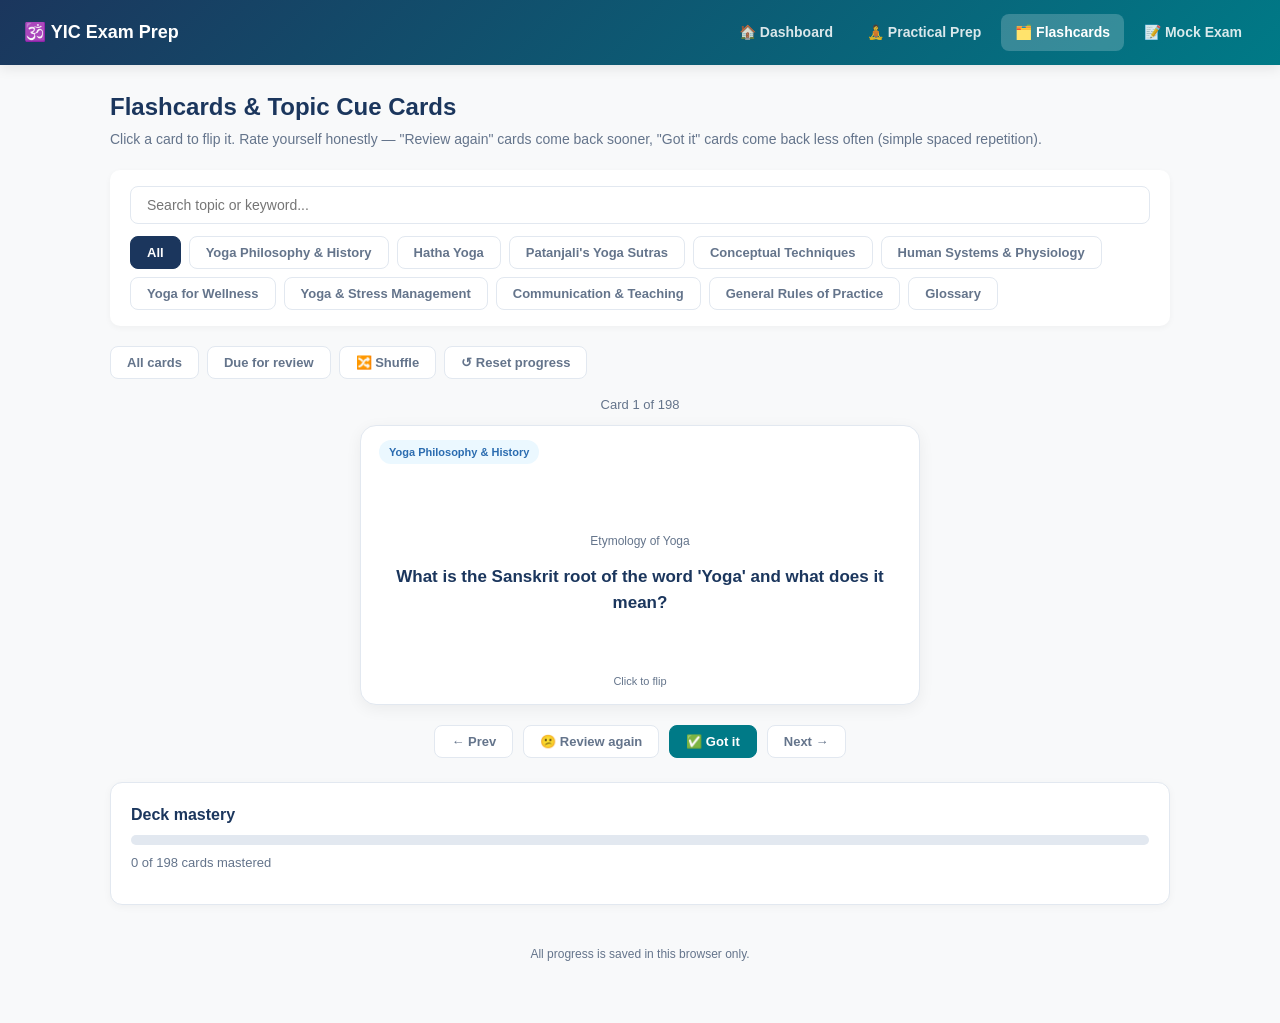
==== flashcards.html @ b08ba1f1 "Initial publish: Yoga Teacher Exam Prep site Mock exam generator, flashcards (incl. glossary), and p" ====
<!DOCTYPE html>
<html lang="en">
<head>
<meta charset="UTF-8">
<meta name="viewport" content="width=device-width, initial-scale=1.0">
<title>Flashcards — Topic Prep Cards</title>
<link rel="stylesheet" href="css/style.css">
</head>
<body>
<div id="topnav-container"></div>

<div class="page">
  <div class="page-header">
    <h1>Flashcards &amp; Topic Cue Cards</h1>
    <p>Click a card to flip it. Rate yourself honestly — "Review again" cards come back sooner, "Got it" cards come back less often (simple spaced repetition).</p>
  </div>

  <div class="controls">
    <input type="text" class="search-box" id="searchBox" placeholder="Search topic or keyword...">
    <div class="filter-btns" id="categoryFilters"></div>
  </div>

  <div class="btn-row" style="margin-bottom:16px;">
    <button class="btn" id="modeAll">All cards</button>
    <button class="btn" id="modeDue">Due for review</button>
    <button class="btn" id="shuffleBtn">🔀 Shuffle</button>
    <button class="btn" id="resetProgressBtn">↺ Reset progress</button>
  </div>

  <div class="deck-counter" id="deckCounter"></div>

  <div class="flashcard-stage">
    <div class="flashcard" id="flashcard">
      <span class="cat-badge fc-category" id="fcCategory"></span>
      <div class="fc-topic" id="fcTopic"></div>
      <div class="fc-content" id="fcContent"></div>
      <div class="fc-hint">Click to flip</div>
    </div>
  </div>

  <div class="flashcard-nav">
    <button class="btn" id="prevBtn">← Prev</button>
    <button class="btn ghost" id="dontKnowBtn">😕 Review again</button>
    <button class="btn accent" id="knowBtn">✅ Got it</button>
    <button class="btn" id="nextBtn">Next →</button>
  </div>

  <div class="grid" style="margin-top:24px;">
    <div class="card">
      <h3>Deck mastery</h3>
      <div class="progress-bar-track"><div class="progress-bar-fill" id="masteryBar" style="width:0%"></div></div>
      <p id="masteryLabel" style="margin-top:8px;">0 of 0 cards mastered</p>
    </div>
  </div>
</div>

<footer class="site-footer">All progress is saved in this browser only.</footer>

<script src="js/app.js"></script>
<script src="js/flashcards.js"></script>
</body>
</html>
---- css/style.css ----
:root {
  --primary: #1B365D;
  --primary-light: #2A4D80;
  --accent: #007A87;
  --accent-light: #E0F2F1;
  --bg: #F8F9FA;
  --card-bg: #FFFFFF;
  --text: #2D3748;
  --text-muted: #64748B;
  --border: #E2E8F0;
  --good: #2F855A;
  --bad: #C53030;
  --warn: #B7791F;
}

* { box-sizing: border-box; margin: 0; padding: 0; }

body {
  font-family: -apple-system, BlinkMacSystemFont, "Segoe UI", Roboto, "Helvetica Neue", Arial, sans-serif;
  background-color: var(--bg);
  color: var(--text);
  line-height: 1.5;
  padding-bottom: 60px;
}

a { color: var(--accent); text-decoration: none; }
a:hover { text-decoration: underline; }

/* ---------- Top Nav ---------- */
.topnav {
  background: linear-gradient(135deg, var(--primary), var(--accent));
  color: #fff;
  padding: 14px 24px;
  display: flex;
  align-items: center;
  justify-content: space-between;
  flex-wrap: wrap;
  gap: 12px;
  box-shadow: 0 4px 12px rgba(0,0,0,0.08);
  margin-bottom: 24px;
}
.topnav .brand {
  font-weight: 700;
  font-size: 18px;
  display: flex;
  align-items: center;
  gap: 8px;
}
.topnav nav {
  display: flex;
  gap: 6px;
  flex-wrap: wrap;
}
.topnav nav a {
  color: #fff;
  opacity: 0.85;
  padding: 8px 14px;
  border-radius: 8px;
  font-size: 14px;
  font-weight: 600;
}
.topnav nav a:hover { opacity: 1; text-decoration: none; background: rgba(255,255,255,0.12); }
.topnav nav a.active { opacity: 1; background: rgba(255,255,255,0.2); }

.page {
  max-width: 1100px;
  margin: 0 auto;
  padding: 0 20px;
}

.page-header {
  margin-bottom: 20px;
}
.page-header h1 { font-size: 24px; color: var(--primary); margin-bottom: 4px; }
.page-header p { color: var(--text-muted); font-size: 14px; }

/* ---------- Cards / grid ---------- */
.grid {
  display: grid;
  grid-template-columns: repeat(auto-fit, minmax(240px, 1fr));
  gap: 16px;
  margin-bottom: 24px;
}
.card {
  background: var(--card-bg);
  border: 1px solid var(--border);
  border-radius: 12px;
  padding: 20px;
  box-shadow: 0 2px 8px rgba(0,0,0,0.04);
}
.card h3 { color: var(--primary); font-size: 16px; margin-bottom: 8px; }
.card p { color: var(--text-muted); font-size: 13px; margin-bottom: 12px; }
.card .stat { font-size: 28px; font-weight: 700; color: var(--accent); }
.card .stat-label { font-size: 12px; color: var(--text-muted); }

.dash-link-card {
  display: block;
  text-decoration: none;
  transition: transform 0.15s, box-shadow 0.15s;
}
.dash-link-card:hover {
  transform: translateY(-2px);
  box-shadow: 0 6px 16px rgba(0,0,0,0.08);
  text-decoration: none;
}
.dash-link-card .icon { font-size: 28px; margin-bottom: 8px; display: block; }

/* ---------- Buttons ---------- */
.btn {
  display: inline-flex;
  align-items: center;
  gap: 6px;
  padding: 8px 16px;
  border-radius: 8px;
  font-size: 13px;
  font-weight: 600;
  cursor: pointer;
  border: 1px solid var(--border);
  background: #fff;
  color: var(--text-muted);
  transition: all 0.15s;
}
.btn:hover { background: var(--primary); color: #fff; border-color: var(--primary); }
.btn.active, .btn.primary { background: var(--primary); color: #fff; border-color: var(--primary); }
.btn.accent { background: var(--accent); color: #fff; border-color: var(--accent); }
.btn.accent:hover { background: #005f6a; }
.btn.ghost:hover { background: var(--accent-light); color: var(--accent); border-color: var(--accent); }
.btn:disabled { opacity: 0.4; cursor: not-allowed; }
.btn:disabled:hover { background: #fff; color: var(--text-muted); border-color: var(--border); }

.btn-row { display: flex; flex-wrap: wrap; gap: 8px; align-items: center; }

/* ---------- Controls bar ---------- */
.controls {
  display: flex;
  flex-wrap: wrap;
  gap: 12px;
  align-items: center;
  justify-content: space-between;
  margin-bottom: 20px;
  background: white;
  padding: 16px 20px;
  border-radius: 10px;
  box-shadow: 0 2px 6px rgba(0,0,0,0.04);
}
.search-box {
  flex: 1;
  min-width: 220px;
  padding: 10px 16px;
  border: 1px solid var(--border);
  border-radius: 8px;
  font-size: 14px;
  outline: none;
}
.search-box:focus { border-color: var(--accent); }
.filter-btns { display: flex; flex-wrap: wrap; gap: 8px; }

/* ---------- Tabs ---------- */
.tabs {
  display: flex;
  gap: 4px;
  margin-bottom: 20px;
  border-bottom: 2px solid var(--border);
}
.tab-btn {
  padding: 10px 20px;
  font-size: 14px;
  font-weight: 600;
  color: var(--text-muted);
  cursor: pointer;
  border-bottom: 3px solid transparent;
  background: none;
  border-top: none; border-left: none; border-right: none;
}
.tab-btn.active { color: var(--primary); border-bottom-color: var(--accent); }
.tab-panel { display: none; }
.tab-panel.active { display: block; }

/* ---------- Practice item cards ---------- */
.practice-card {
  background: var(--card-bg);
  border: 1px solid var(--border);
  border-radius: 12px;
  margin-bottom: 14px;
  overflow: hidden;
  box-shadow: 0 2px 6px rgba(0,0,0,0.03);
}
.practice-card-head {
  display: flex;
  align-items: center;
  justify-content: space-between;
  gap: 12px;
  padding: 14px 18px;
  cursor: pointer;
  flex-wrap: wrap;
}
.practice-card-head:hover { background: #F7FAFC; }
.practice-title { display: flex; align-items: center; gap: 10px; flex-wrap: wrap; }
.practice-title .name { font-weight: 700; color: var(--primary); font-size: 15px; }
.practice-title .eng { color: var(--text-muted); font-size: 13px; font-style: italic; }
.cat-badge {
  display: inline-block;
  padding: 4px 10px;
  border-radius: 12px;
  background: #EBF8FF;
  color: #2B6CB0;
  font-weight: 600;
  font-size: 11px;
  white-space: nowrap;
}
.practice-card-body {
  display: none;
  padding: 0 18px 18px 18px;
  border-top: 1px solid var(--border);
}
.practice-card-body.open { display: block; padding-top: 14px; }
.practice-card-body h4 { font-size: 12px; text-transform: uppercase; letter-spacing: 0.04em; color: var(--text-muted); margin: 12px 0 6px; }
.practice-card-body h4:first-child { margin-top: 0; }
.practice-card-body ol, .practice-card-body ul { padding-left: 20px; font-size: 13px; }
.practice-card-body li { margin-bottom: 3px; }
.pose-cue { background: var(--accent-light); border-radius: 8px; padding: 10px 14px; font-size: 13px; margin-bottom: 10px; }
.limitation-text { color: var(--bad); }
.benefit-text { color: var(--good); }
.breath-pill {
  display: inline-block;
  padding: 4px 10px;
  border-radius: 12px;
  font-size: 12px;
  background: #FFF5E0;
  color: var(--warn);
}

.practiced-check {
  display: flex;
  align-items: center;
  gap: 6px;
  font-size: 12px;
  font-weight: 600;
  color: var(--text-muted);
  user-select: none;
}
.practiced-check input { width: 16px; height: 16px; accent-color: var(--accent); cursor: pointer; }

/* ---------- Progress ---------- */
.progress-bar-track {
  width: 100%;
  height: 10px;
  background: var(--border);
  border-radius: 6px;
  overflow: hidden;
  margin: 6px 0;
}
.progress-bar-fill {
  height: 100%;
  background: linear-gradient(90deg, var(--accent), var(--primary));
  border-radius: 6px;
  transition: width 0.3s;
}

/* ---------- Flashcards ---------- */
.flashcard-stage {
  max-width: 560px;
  margin: 0 auto 20px;
}
.flashcard {
  background: var(--card-bg);
  border: 1px solid var(--border);
  border-radius: 16px;
  min-height: 280px;
  padding: 32px;
  display: flex;
  flex-direction: column;
  justify-content: center;
  align-items: center;
  text-align: center;
  cursor: pointer;
  box-shadow: 0 4px 16px rgba(0,0,0,0.06);
  position: relative;
}
.flashcard .fc-category { position: absolute; top: 14px; left: 18px; }
.flashcard .fc-topic { font-size: 12px; color: var(--text-muted); margin-bottom: 14px; margin-top: 18px; }
.flashcard .fc-content { font-size: 17px; font-weight: 600; color: var(--primary); }
.flashcard.flipped .fc-content { font-size: 15px; font-weight: 400; color: var(--text); white-space: pre-line; text-align: left; }
.flashcard .fc-hint { position: absolute; bottom: 14px; font-size: 11px; color: var(--text-muted); }

.flashcard-nav {
  display: flex;
  justify-content: center;
  gap: 10px;
  margin-top: 16px;
  flex-wrap: wrap;
}

.deck-counter { text-align: center; color: var(--text-muted); font-size: 13px; margin-bottom: 10px; }

/* ---------- Mock exam ---------- */
.exam-setup-form { display: flex; flex-direction: column; gap: 16px; max-width: 520px; }
.exam-setup-form label { font-weight: 600; font-size: 13px; color: var(--primary); display: block; margin-bottom: 6px; }
.exam-setup-form select, .exam-setup-form input[type=number] {
  padding: 8px 12px; border-radius: 8px; border: 1px solid var(--border); font-size: 14px; width: 100%;
}
.topic-checklist { display: grid; grid-template-columns: repeat(auto-fit, minmax(180px,1fr)); gap: 8px; }
.topic-checklist label { display: flex; align-items: center; gap: 8px; font-weight: 500; color: var(--text); }

.exam-question-card {
  background: var(--card-bg);
  border: 1px solid var(--border);
  border-radius: 12px;
  padding: 24px;
  margin-bottom: 18px;
}
.exam-question-card .q-meta { font-size: 11px; color: var(--text-muted); margin-bottom: 10px; text-transform: uppercase; letter-spacing: 0.03em; }
.exam-question-card .q-text { font-size: 16px; font-weight: 600; margin-bottom: 16px; color: var(--text); }
.option-row {
  display: flex;
  align-items: flex-start;
  gap: 10px;
  padding: 10px 14px;
  border: 1px solid var(--border);
  border-radius: 8px;
  margin-bottom: 8px;
  cursor: pointer;
  font-size: 14px;
}
.option-row:hover { background: #F7FAFC; }
.option-row.selected { border-color: var(--accent); background: var(--accent-light); }
.option-row.correct { border-color: var(--good); background: #F0FFF4; }
.option-row.incorrect { border-color: var(--bad); background: #FFF5F5; }
.option-row input { margin-top: 2px; }

.exam-timer {
  font-variant-numeric: tabular-nums;
  font-weight: 700;
  font-size: 15px;
  padding: 6px 14px;
  border-radius: 8px;
  background: rgba(255,255,255,0.15);
}
.exam-timer.low { background: #C53030; color: #fff; }

.exam-nav-grid {
  display: grid;
  grid-template-columns: repeat(auto-fill, minmax(36px, 1fr));
  gap: 6px;
  margin-bottom: 20px;
}
.exam-nav-dot {
  width: 36px; height: 36px;
  border-radius: 8px;
  border: 1px solid var(--border);
  background: #fff;
  font-size: 12px;
  font-weight: 700;
  cursor: pointer;
  color: var(--text-muted);
}
.exam-nav-dot.current { border-color: var(--primary); box-shadow: 0 0 0 2px var(--primary); }
.exam-nav-dot.answered { background: var(--accent-light); color: var(--accent); border-color: var(--accent); }
.exam-nav-dot.flagged::after { content: "⚑"; color: var(--warn); margin-left: 2px; }

.score-ring-wrap { display: flex; align-items: center; gap: 24px; flex-wrap: wrap; margin-bottom: 20px; }
.score-big { font-size: 48px; font-weight: 800; color: var(--primary); }
.score-sub { color: var(--text-muted); font-size: 14px; }

.topic-breakdown-row { display: flex; align-items: center; gap: 12px; margin-bottom: 10px; }
.topic-breakdown-row .label { width: 220px; font-size: 13px; font-weight: 600; flex-shrink: 0; }
.topic-breakdown-row .progress-bar-track { flex: 1; }
.topic-breakdown-row .pct { width: 48px; text-align: right; font-size: 13px; color: var(--text-muted); }

.explain-box {
  margin-top: 12px;
  padding: 12px 14px;
  background: #F7FAFC;
  border-radius: 8px;
  font-size: 13px;
  color: var(--text-muted);
  border-left: 3px solid var(--accent);
}

.history-table { width: 100%; border-collapse: collapse; font-size: 13px; }
.history-table th, .history-table td { padding: 10px; border-bottom: 1px solid var(--border); text-align: left; }

.empty-state { text-align: center; padding: 40px 20px; color: var(--text-muted); }

footer.site-footer { text-align: center; color: var(--text-muted); font-size: 12px; margin-top: 40px; }

@media print {
  .topnav, .controls, .btn-row, .practiced-check, .exam-nav-grid { display: none !important; }
  .practice-card-body { display: block !important; }
}
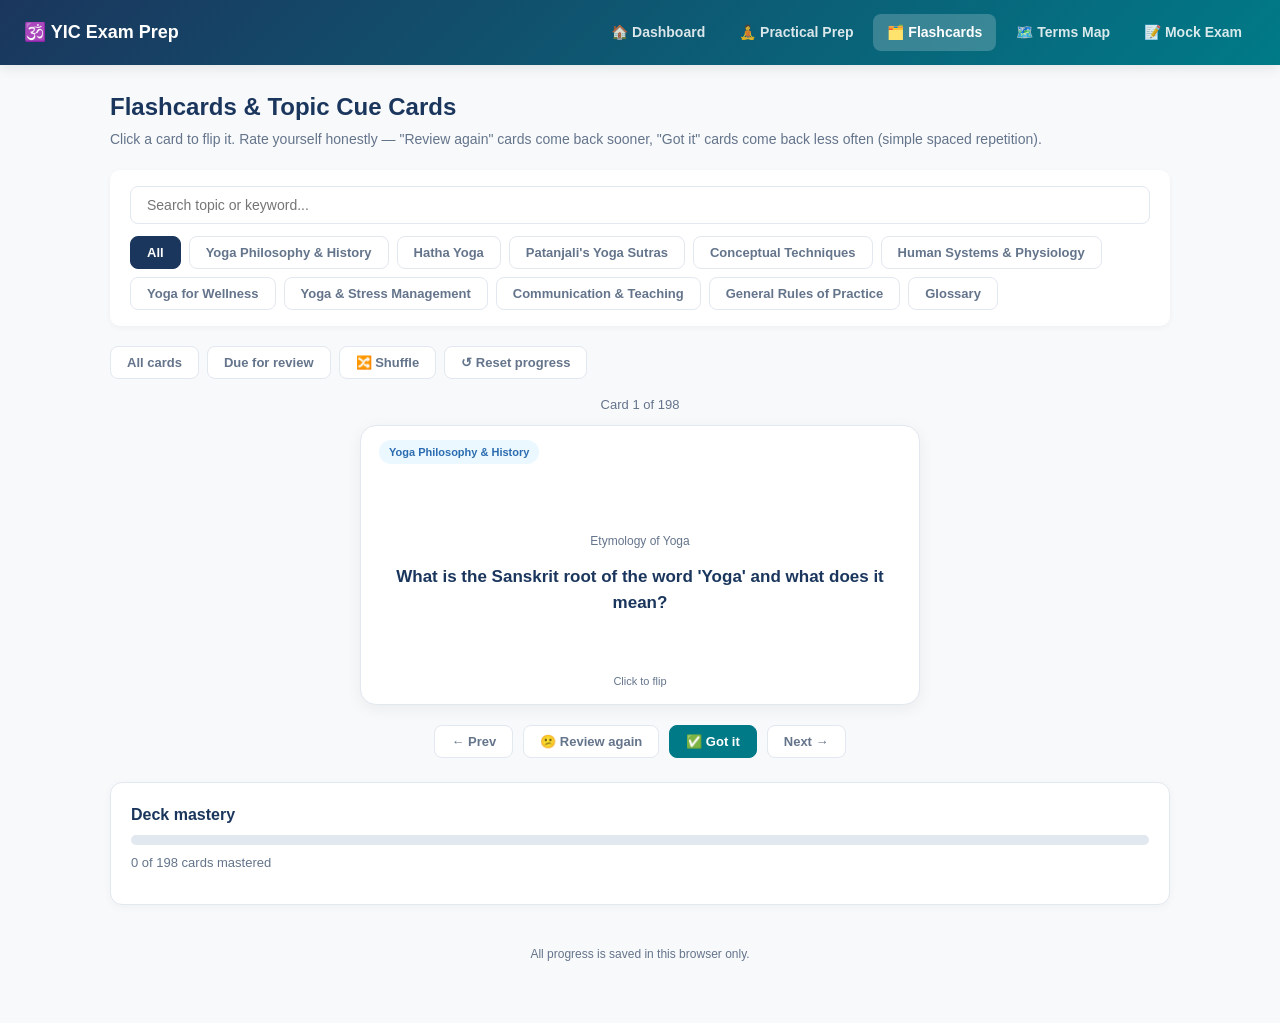
==== commit 37976490: "Cache-bust scripts and data so updates show immediately Co-authored-by: Copilot <223556219+Copilot@u" ====
--- a/flashcards.html
+++ b/flashcards.html
@@ -56,7 +56,7 @@
 
 <footer class="site-footer">All progress is saved in this browser only.</footer>
 
-<script src="js/app.js"></script>
-<script src="js/flashcards.js"></script>
+<script src="js/app.js?v=20261101"></script>
+<script src="js/flashcards.js?v=20261101"></script>
 </body>
 </html>
--- a/css/style.css
+++ b/css/style.css
@@ -384,7 +384,58 @@
 
 footer.site-footer { text-align: center; color: var(--text-muted); font-size: 12px; margin-top: 40px; }
 
+/* ---------- Key Terms Map ---------- */
+.term-group-card {
+  background: var(--card-bg);
+  border: 1px solid var(--border);
+  border-radius: 12px;
+  margin-bottom: 14px;
+  overflow: hidden;
+  box-shadow: 0 2px 6px rgba(0,0,0,0.03);
+}
+.term-group-head {
+  display: flex;
+  align-items: center;
+  justify-content: space-between;
+  gap: 12px;
+  padding: 16px 20px;
+  cursor: pointer;
+  flex-wrap: wrap;
+}
+.term-group-head:hover { background: #F7FAFC; }
+.term-group-head h3 { color: var(--primary); font-size: 16px; margin-bottom: 2px; }
+.term-group-head p { color: var(--text-muted); font-size: 12px; margin: 0; }
+.term-group-count {
+  font-size: 11px;
+  font-weight: 700;
+  color: var(--accent);
+  background: var(--accent-light);
+  padding: 3px 10px;
+  border-radius: 12px;
+  white-space: nowrap;
+}
+.term-group-body {
+  display: none;
+  padding: 4px 20px 18px;
+  border-top: 1px solid var(--border);
+}
+.term-group-body.open { display: block; padding-top: 14px; }
+.term-grid {
+  display: grid;
+  grid-template-columns: repeat(auto-fill, minmax(180px, 1fr));
+  gap: 10px;
+}
+.term-chip {
+  background: #F7FAFC;
+  border: 1px solid var(--border);
+  border-radius: 10px;
+  padding: 10px 14px;
+}
+.term-chip .term-name { font-weight: 700; color: var(--primary); font-size: 13px; }
+.term-chip .term-meaning { color: var(--accent); font-size: 12px; font-weight: 600; }
+.term-chip mark { background: #FFF3B0; color: inherit; padding: 0 1px; border-radius: 2px; }
+
 @media print {
   .topnav, .controls, .btn-row, .practiced-check, .exam-nav-grid { display: none !important; }
-  .practice-card-body { display: block !important; }
-}
+  .practice-card-body, .term-group-body { display: block !important; }
+}
